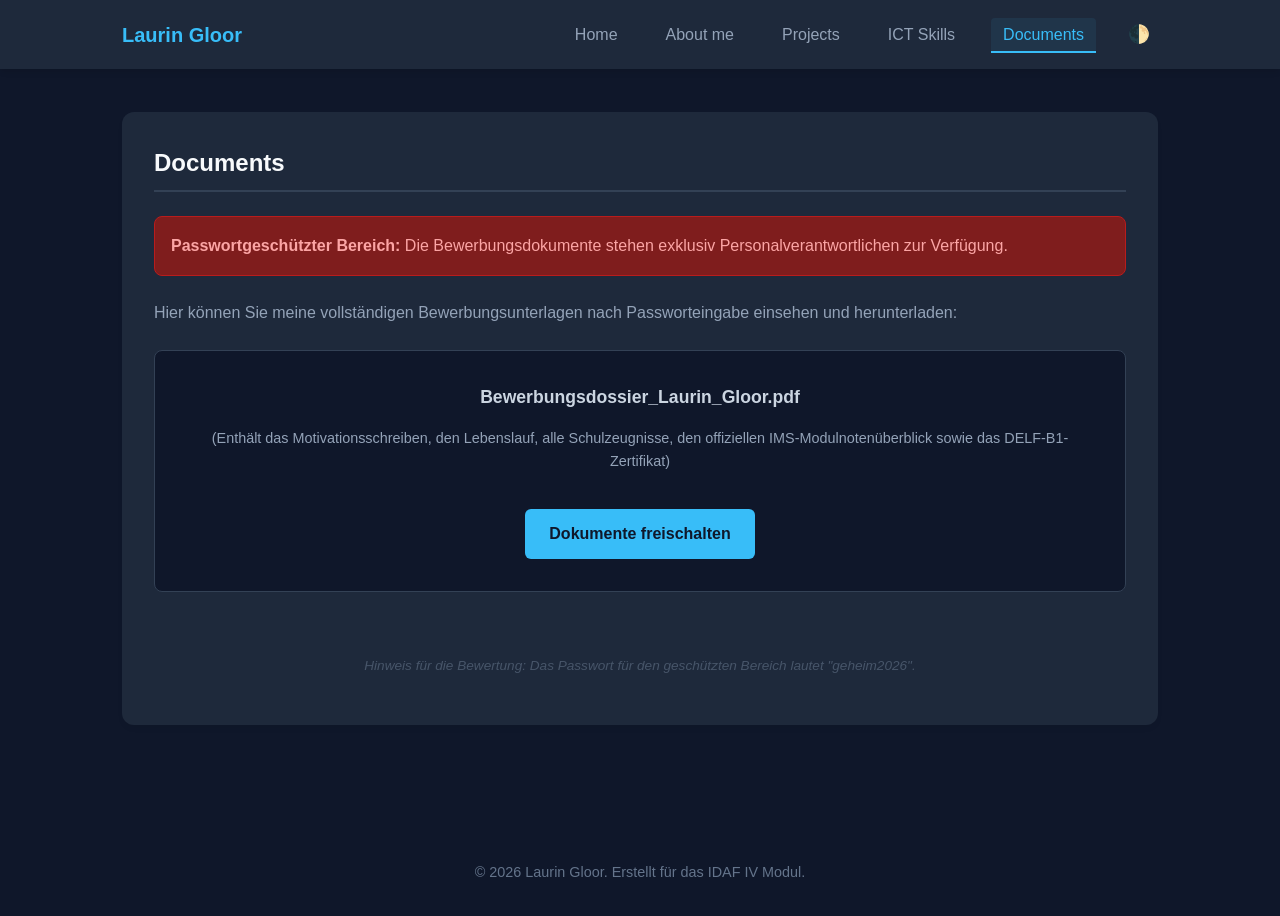
==== documents.html @ 6ba766f8 "Portfolio erster Upload" ====
<!DOCTYPE html>
<html lang="de">
<head>
    <meta charset="UTF-8">
    <meta name="viewport" content="width=device-width, initial-scale=1.0">
    <title>Laurin Gloor - Documents</title>
    <link rel="stylesheet" href="css/style.css">
    <script src="js/main.js" defer></script>
</head>
<body>

    <header>
        <nav>
            <div class="logo">Laurin Gloor</div>
            <ul class="nav-links">
                <li><a href="index.html">Home</a></li>
                <li><a href="about.html">About me</a></li>
                <li><a href="projects.html">Projects</a></li>
                <li><a href="skills.html">ICT Skills</a></li>
                <li><a href="documents.html" class="active">Documents</a></li>
                <li><button onclick="toggleTheme()" style="background: none; border: none; cursor: pointer; font-size: 1.1rem; padding: 0.5rem;">🌓</button></li>
            </ul>
        </nav>
    </header>

    <div class="container">
        <section>
            <h2>Documents</h2>
            
            <div class="lock-notice">
                <strong> Passwortgeschützter Bereich:</strong> Die Bewerbungsdokumente stehen exklusiv Personalverantwortlichen zur Verfügung.
            </div>
            
            <p style="margin-bottom: 1.5rem; color: #94a3b8;">Hier können Sie meine vollständigen Bewerbungsunterlagen nach Passworteingabe einsehen und herunterladen:</p>
            
            <div class="card" style="border: 1px solid #334155; text-align: center; padding: 2rem;">
                <p style="font-size: 1.1rem; margin-bottom: 1rem;"><strong>Bewerbungsdossier_Laurin_Gloor.pdf</strong></p>
                <span style="font-size: 0.9rem; color: #94a3b8; display: block; margin-bottom: 1.5rem;">
                    (Enthält das Motivationsschreiben, den Lebenslauf, alle Schulzeugnisse, den offiziellen IMS-Modulnotenüberblick sowie das DELF-B1-Zertifikat)
                </span>
                
                <a href="#" class="btn" onclick="checkPassword(event)" style="padding: 0.75rem 1.5rem; font-size: 1rem;"> Dokumente freischalten</a>
            </div>

            <p style="margin-top: 4rem; font-size: 0.85rem; color: #475569; font-style: italic; text-align: center;">
                Hinweis für die Bewertung: Das Passwort für den geschützten Bereich lautet "geheim2026".
            </p>
        </section>
    </div>

    <footer>
        <p>&copy; 2026 Laurin Gloor. Erstellt für das IDAF IV Modul.</p>
    </footer>

</body>
</html>
---- css/style.css ----
/* --- Light Mode Farb-Variablen & Definitionen --- */
body[data-theme="light"] {
    background-color: #f8fafc;
    color: #0f172a;
}
body[data-theme="light"] header {
    background-color: #ffffff;
    box-shadow: 0 4px 6px -1px rgba(0, 0, 0, 0.05);
}
body[data-theme="light"] section,
body[data-theme="light"] .fact-card,
body[data-theme="light"] .card,
body[data-theme="light"] .personalien-grid {
    background-color: #ffffff;
    border-color: #e2e8f0;
    color: #334155;
}
body[data-theme="light"] h1, 
body[data-theme="light"] h2, 
body[data-theme="light"] h3,
body[data-theme="light"] .container h1, 
body[data-theme="light"] .container h2, 
body[data-theme="light"] .container h3 {
    color: #0f172a;
}
body[data-theme="light"] p,
body[data-theme="light"] .container p {
    color: #475569;
}
/* FIX: Textfarbe für Kurzprofil-Box im Light Mode angepasst */
body[data-theme="light"] .kurzprofil-box {
    background-color: #f1f5f9;
    color: #334155;
}
body[data-theme="light"] input[type="text"] {
    background-color: #ffffff !important;
    color: #0f172a !important;
    border-color: #cbd5e1 !important;
}

/* --- Globale Stile & Farbpalette (Standard Dark Theme) --- */
* {
    box-sizing: border-box;
    margin: 0;
    padding: 0;
    font-family: 'Segoe UI', Arial, sans-serif;
}

html {
    scroll-behavior: smooth;
}

body {
    background-color: #0f172a;
    color: #e2e8f0;
    line-height: 1.6;
    transition: background-color 0.3s ease, color 0.3s ease;
}

/* --- Header & Navigation --- */
header {
    background-color: #1e293b;
    position: fixed;
    width: 100%;
    top: 0;
    z-index: 1000;
    box-shadow: 0 4px 6px -1px rgba(0, 0, 0, 0.1);
    transition: background-color 0.3s ease;
}

nav {
    max-width: 1100px;
    margin: 0 auto;
    display: flex;
    justify-content: space-between;
    align-items: center;
    padding: 1rem 2rem;
}

.logo {
    font-size: 1.25rem;
    font-weight: bold;
    color: #38bdf8;
}

.nav-links {
    list-style: none;
    display: flex;
    align-items: center;
    gap: 1.5rem;
}

.nav-links a {
    color: #94a3b8;
    text-decoration: none;
    font-weight: 500;
    transition: all 0.3s ease;
    padding: 0.5rem 0.75rem;
}

.nav-links a:hover, .nav-links a.active {
    color: #38bdf8;
    background-color: rgba(56, 189, 248, 0.08);
    border-bottom: 2px solid #38bdf8;
    border-radius: 4px 4px 0 0;
}

/* --- Layout-Container --- */
.container {
    max-width: 1100px;
    margin: 80px auto 40px auto;
    padding: 2rem;
}

section {
    background-color: #1e293b;
    padding: 2rem;
    border-radius: 12px;
    margin-bottom: 2rem;
    box-shadow: 0 4px 6px -1px rgba(0, 0, 0, 0.05);
    transition: background-color 0.3s ease, border-color 0.3s ease;
}

h1, h2, h3 {
    color: #f8fafc;
    margin-bottom: 1rem;
    transition: color 0.3s ease;
}

h2 {
    border-bottom: 2px solid #334155;
    padding-bottom: 0.5rem;
    margin-bottom: 1.5rem;
}

p {
    margin-bottom: 1rem;
    color: #cbd5e1;
    transition: color 0.3s ease;
}

/* --- Hero & Profil-Bereich --- */
.hero-container {
    display: flex;
    align-items: center;
    gap: 2rem;
    margin-bottom: 1.5rem;
}

.hero-avatar {
    width: 110px;
    height: 110px;
    border-radius: 50%;
    object-fit: cover;
    border: 3px solid #38bdf8;
    box-shadow: 0 0 15px rgba(56, 189, 248, 0.2);
}

.hero-text h1 {
    font-size: 2.5rem;
    margin-bottom: 0.25rem;
}

.subtitle {
    font-size: 1.2rem;
    color: #38bdf8;
    font-weight: 600;
    margin-bottom: 1rem;
}

.kurzprofil-box {
    font-style: normal;
    font-size: 1.1rem;
    line-height: 1.7;
    border-left: 4px solid #38bdf8;
    background-color: #0f172a;
    padding: 1.25rem;
    border-radius: 0 8px 8px 0;
    margin-top: 1.5rem;
    transition: background-color 0.3s ease, color 0.3s ease;
}

/* --- Grids & Karten --- */
.fact-grid, .card-grid {
    display: grid;
    grid-template-columns: repeat(auto-fit, minmax(250px, 1fr));
    gap: 1.5rem;
    margin-top: 1rem;
}

.fact-card, .card {
    background-color: #0f172a;
    padding: 1.5rem;
    border-radius: 8px;
    border: 1px solid #334155;
    transition: transform 0.2s, border-color 0.2s, background-color 0.3s ease;
}

.fact-card:hover, .card:hover {
    transform: translateY(-2px);
    border-color: #475569;
}

/* --- Lebenslauf Stile --- */
.personalien-grid {
    display: grid;
    grid-template-columns: repeat(auto-fit, minmax(300px, 1fr));
    gap: 1rem;
    background-color: #0f172a;
    padding: 1.25rem;
    border-radius: 8px;
    margin-bottom: 2rem;
    border: 1px solid #334155;
    transition: background-color 0.3s ease, border-color 0.3s ease;
}

.cv-grid {
    display: flex;
    flex-direction: column;
    gap: 1.25rem;
    margin-bottom: 2rem;
}

.cv-row {
    display: flex;
    gap: 2rem;
    border-bottom: 1px solid #334155;
    padding-bottom: 1rem;
}

.cv-row:last-child {
    border-bottom: none;
    padding-bottom: 0;
}

.cv-time {
    min-width: 120px;
    color: #38bdf8;
    font-weight: bold;
}

/* --- Skill Bars & Animationen --- */
.skills-container {
    margin-top: 1rem;
}

.skills-heading-spacer {
    margin-top: 2.5rem;
}

.skill-card {
    padding: 1.25rem;
}

.skill-info {
    display: flex;
    justify-content: space-between;
    margin-bottom: 0.5rem;
    font-size: 0.95rem;
    font-weight: 500;
}

.bar-bg {
    background-color: #334155;
    height: 10px;
    border-radius: 4px;
    overflow: hidden;
}

@keyframes loadBars {
    from { width: 0; }
}

.bar-fill {
    background-color: #38bdf8;
    height: 100%;
    border-radius: 4px;
    animation: loadBars 1.2s ease-out forwards;
}

.bar-fill.bar-medium {
    background-color: #f59e0b;
}

.bar-fill.bar-low {
    background-color: #f43f5e;
}

/* --- Buttons & UI --- */
.cta-buttons {
    display: flex;
    flex-wrap: wrap;
    gap: 0.75rem;
}

.btn {
    display: inline-block;
    background-color: #38bdf8;
    color: #0f172a;
    padding: 0.5rem 1rem;
    border-radius: 6px;
    text-decoration: none;
    font-weight: bold;
    margin-top: 0.75rem;
    transition: background-color 0.3s;
}

.btn:hover {
    background-color: #0ea5e9;
}

.btn-secondary {
    background-color: #334155;
    color: #f8fafc;
}

.btn-secondary:hover {
    background-color: #475569;
}

.lock-notice {
    background-color: #7f1d1d;
    color: #fca5a5;
    padding: 1rem;
    border-radius: 8px;
    margin-bottom: 1.5rem;
    border: 1px solid #b91c1c;
}

/* --- GLOBALE SCROLL-ANIMATION --- */
.container section,
.container .card,
.container h1,
.container h2,
.container p,
.container ul {
    opacity: 0;
    transform: translateY(20px);
    transition: opacity 0.6s ease-out, transform 0.6s ease-out;
    will-change: opacity, transform;
}

/* Der Zustand, wenn das Element ins Sichtfeld scrollt */
.container section.revealed,
.container .card.revealed,
.container h1.revealed,
.container h2.revealed,
.container p.revealed,
.container ul.revealed {
    opacity: 1;
    transform: translateY(0);
}

/* --- FOOTER (SAUBER ZENTRIERT) --- */
footer {
    text-align: center;
    padding: 2rem 0;
    width: 100%;
    margin-top: 4px;
}

footer p {
    margin: 0;
    color: #64748b;
    font-size: 0.9rem;
}
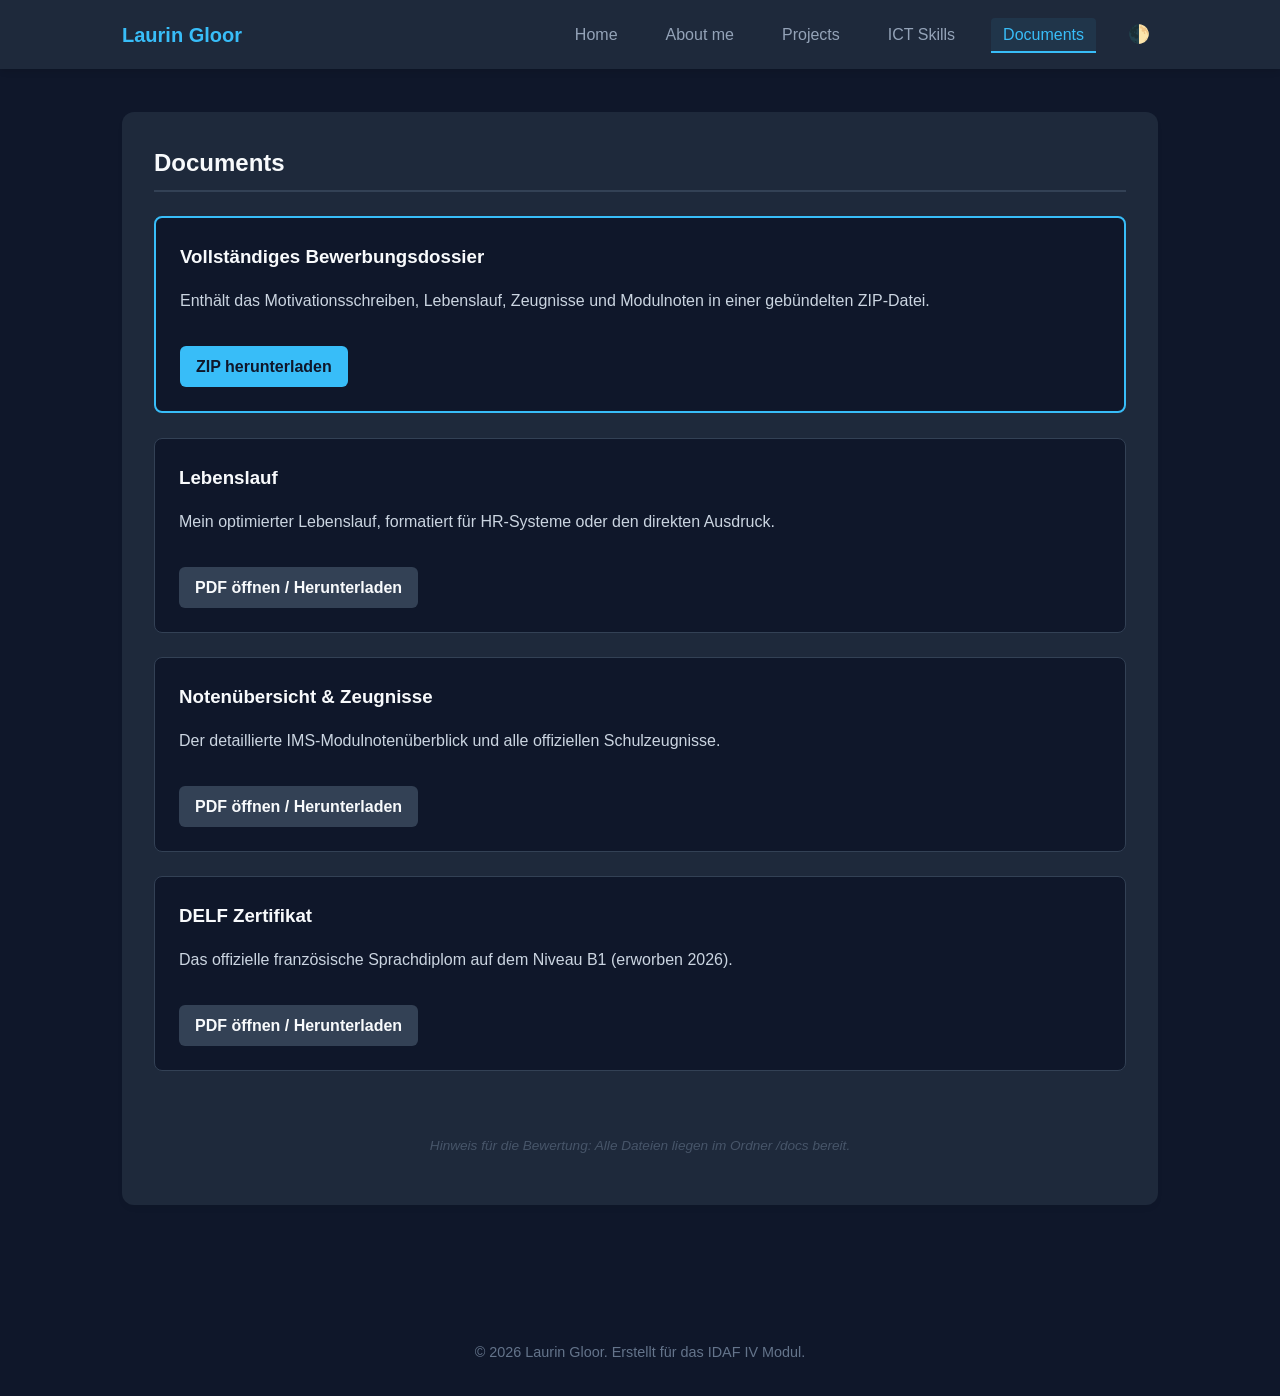
==== commit fa4efbcb: "Documents-Seite finalisiert: ZIP-Download und PDF-Target-Blank implementiert" ====
--- a/documents.html
+++ b/documents.html
@@ -27,23 +27,32 @@
         <section>
             <h2>Documents</h2>
             
-            <div class="lock-notice">
-                <strong> Passwortgeschützter Bereich:</strong> Die Bewerbungsdokumente stehen exklusiv Personalverantwortlichen zur Verfügung.
+            <div class="card" style="margin-bottom: 1.5rem; border: 2px solid #38bdf8;">
+                <h3>Vollständiges Bewerbungsdossier</h3>
+                <p>Enthält das Motivationsschreiben, Lebenslauf, Zeugnisse und Modulnoten in einer gebündelten ZIP-Datei.</p>
+                <a href="docs/IDAF_Bewerbungsdossier_Gloor_Laurin.zip" download="IDAF_Bewerbungsdossier_Gloor_Laurin.zip" class="btn" style="margin-top: 1rem; display: inline-block;">ZIP herunterladen</a>
             </div>
-            
-            <p style="margin-bottom: 1.5rem; color: #94a3b8;">Hier können Sie meine vollständigen Bewerbungsunterlagen nach Passworteingabe einsehen und herunterladen:</p>
-            
-            <div class="card" style="border: 1px solid #334155; text-align: center; padding: 2rem;">
-                <p style="font-size: 1.1rem; margin-bottom: 1rem;"><strong>Bewerbungsdossier_Laurin_Gloor.pdf</strong></p>
-                <span style="font-size: 0.9rem; color: #94a3b8; display: block; margin-bottom: 1.5rem;">
-                    (Enthält das Motivationsschreiben, den Lebenslauf, alle Schulzeugnisse, den offiziellen IMS-Modulnotenüberblick sowie das DELF-B1-Zertifikat)
-                </span>
-                
-                <a href="#" class="btn" onclick="checkPassword(event)" style="padding: 0.75rem 1.5rem; font-size: 1rem;"> Dokumente freischalten</a>
+
+            <div class="card" style="margin-bottom: 1.5rem;">
+                <h3>Lebenslauf</h3>
+                <p>Mein optimierter Lebenslauf, formatiert für HR-Systeme oder den direkten Ausdruck.</p>
+                <a href="docs/lebenslauf.pdf" target="_blank" rel="noopener noreferrer" class="btn btn-secondary" style="margin-top: 1rem; display: inline-block;">PDF öffnen / Herunterladen</a>
+            </div>
+
+            <div class="card" style="margin-bottom: 1.5rem;">
+                <h3>Notenübersicht & Zeugnisse</h3>
+                <p>Der detaillierte IMS-Modulnotenüberblick und alle offiziellen Schulzeugnisse.</p>
+                <a href="docs/Uebersicht_Notenschnitt_GloorLaurin.pdf" target="_blank" rel="noopener noreferrer" class="btn btn-secondary" style="margin-top: 1rem; display: inline-block;">PDF öffnen / Herunterladen</a>
+            </div>
+
+            <div class="card">
+                <h3>DELF Zertifikat</h3>
+                <p>Das offizielle französische Sprachdiplom auf dem Niveau B1 (erworben 2026).</p>
+                <a href="docs/DELF_resultat.pdf" target="_blank" rel="noopener noreferrer" class="btn btn-secondary" style="margin-top: 1rem; display: inline-block;">PDF öffnen / Herunterladen</a>
             </div>
 
             <p style="margin-top: 4rem; font-size: 0.85rem; color: #475569; font-style: italic; text-align: center;">
-                Hinweis für die Bewertung: Das Passwort für den geschützten Bereich lautet "geheim2026".
+                Hinweis für die Bewertung: Alle Dateien liegen im Ordner /docs bereit.
             </p>
         </section>
     </div>
